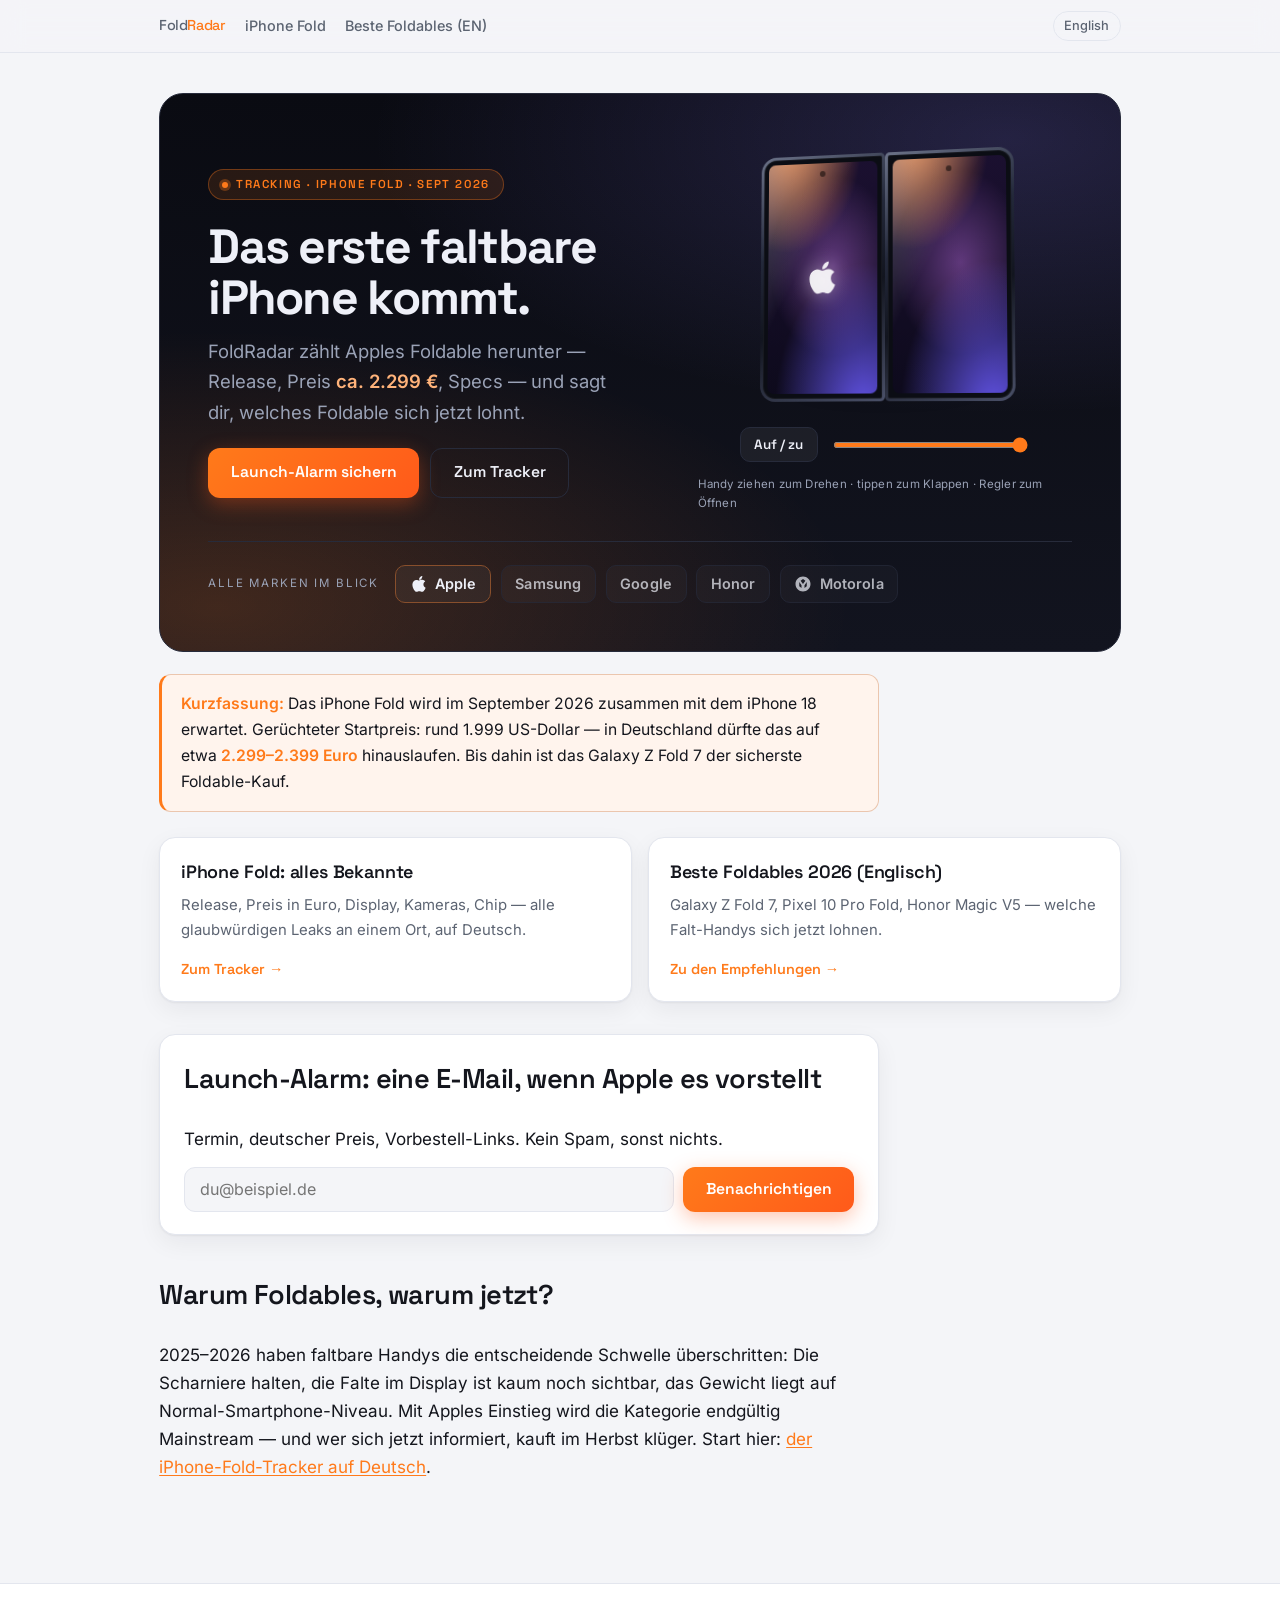
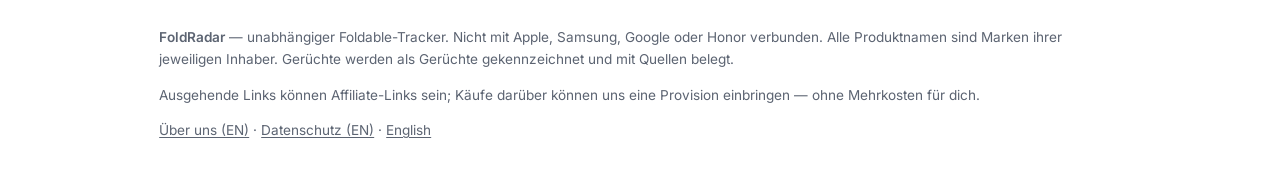
==== de/index.html @ 7dc46312 "Kill FOUC by inlining CSS; premium draggable fold with Apple logo, titanium frame, aurora screen - I" ====
<!doctype html>
<html lang="de">
<head>
<meta charset="utf-8">
<meta name="viewport" content="width=device-width, initial-scale=1">
<title>FoldRadar — Faltbare Handys & iPhone Fold Tracker (2026)</title>
<meta name="description" content="Alles über faltbare Handys 2026: iPhone Fold, Galaxy Z Fold 7, Pixel 10 Pro Fold und Honor Magic V5 — Release, Preise in Euro und Specs auf Deutsch.">
<link rel="canonical" href="https://foldradar.com/de">
<link rel="alternate" hreflang="en" href="https://foldradar.com/">
<link rel="alternate" hreflang="de" href="https://foldradar.com/de">
<link rel="alternate" hreflang="x-default" href="https://foldradar.com/">
<link rel="icon" href="/favicon.svg" type="image/svg+xml">
<link rel="preload" href="/fonts/Inter-400.woff2" as="font" type="font/woff2" crossorigin>
<link rel="preload" href="/fonts/SpaceGrotesk-700.woff2" as="font" type="font/woff2" crossorigin>
<style data-app-css>
/* ==========================================================================
   FoldRadar — visual system
   Signature: the fold seam. Two screens (warm amber + cool violet) meeting at
   a hinge. That duotone + seam motif runs through hero, animation and quiz.
   ========================================================================== */
/* Self-hosted fonts — no external requests, no FOUC, GDPR-clean */
@font-face {
  font-family: 'Inter';
  font-style: normal;
  font-weight: 400;
  font-display: swap;
  src: url('/fonts/Inter-400.woff2') format('woff2');
}
@font-face {
  font-family: 'Inter';
  font-style: normal;
  font-weight: 500;
  font-display: swap;
  src: url('/fonts/Inter-500.woff2') format('woff2');
}
@font-face {
  font-family: 'Inter';
  font-style: normal;
  font-weight: 600;
  font-display: swap;
  src: url('/fonts/Inter-600.woff2') format('woff2');
}
@font-face {
  font-family: 'Space Grotesk';
  font-style: normal;
  font-weight: 500;
  font-display: swap;
  src: url('/fonts/SpaceGrotesk-500.woff2') format('woff2');
}
@font-face {
  font-family: 'Space Grotesk';
  font-style: normal;
  font-weight: 600;
  font-display: swap;
  src: url('/fonts/SpaceGrotesk-600.woff2') format('woff2');
}
@font-face {
  font-family: 'Space Grotesk';
  font-style: normal;
  font-weight: 700;
  font-display: swap;
  src: url('/fonts/SpaceGrotesk-700.woff2') format('woff2');
}


:root {
  /* fold duotone */
  --amber: #ff7a1a;
  --amber-soft: #ffb37a;
  --violet: #8b7bff;
  --violet-deep: #6c5cff;

  /* light theme surfaces */
  --bg: #f4f5f8;
  --bg-soft: #ffffff;
  --card: #ffffff;
  --text: #14161d;
  --muted: #5c6472;
  --border: #e3e6ee;
  --shadow: 0 1px 2px rgba(16,18,26,.05), 0 8px 24px rgba(16,18,26,.06);

  /* fixed dark ink for hero/quiz bands (theme-independent) */
  --ink: #0a0b12;
  --ink-2: #12141f;
  --ink-3: #1b1e2c;
  --ink-line: #272b3b;
  --ink-text: #eef0f8;
  --ink-muted: #9aa2b6;

  --display: 'Space Grotesk', -apple-system, BlinkMacSystemFont, sans-serif;
  --body: 'Inter', -apple-system, BlinkMacSystemFont, 'Segoe UI', Roboto, sans-serif;
  --max: 1000px;
  --measure: 720px;
}
@media (prefers-color-scheme: dark) {
  :root {
    --bg: #0c0e15;
    --bg-soft: #14161f;
    --card: #161925;
    --text: #eceef4;
    --muted: #9aa2b4;
    --border: #262a38;
    --shadow: 0 1px 2px rgba(0,0,0,.4), 0 10px 30px rgba(0,0,0,.35);
  }
}

* { box-sizing: border-box; }
html { scroll-behavior: smooth; -webkit-text-size-adjust: 100%; }
body {
  margin: 0;
  font-family: var(--body);
  background: var(--bg);
  color: var(--text);
  line-height: 1.65;
  font-size: 17px;
  -webkit-font-smoothing: antialiased;
}
h1, h2, h3, .logo, .badge, .btn { font-family: var(--display); }

/* ---------- header ---------- */
header.site {
  position: sticky; top: 0; z-index: 40;
  background: color-mix(in srgb, var(--bg) 82%, transparent);
  backdrop-filter: saturate(160%) blur(12px);
  border-bottom: 1px solid var(--border);
}
.nav {
  max-width: var(--max); margin: 0 auto; padding: 0.7rem 1.2rem;
  display: flex; align-items: center; gap: 1.2rem; flex-wrap: wrap;
}
.logo { font-weight: 700; font-size: 1.2rem; text-decoration: none; color: var(--text); letter-spacing: -0.03em; }
.logo span { color: var(--amber); }
.nav a { color: var(--muted); text-decoration: none; font-size: 0.9rem; font-weight: 500; transition: color .15s; }
.nav a:hover { color: var(--text); }
.nav a.navquiz { color: var(--amber); }
.nav .lang { margin-left: auto; font-size: 0.8rem; border: 1px solid var(--border); padding: 0.2rem 0.65rem; border-radius: 999px; }

main { max-width: var(--max); margin: 0 auto; padding: 2rem 1.2rem 3rem; }
main > * { max-width: var(--measure); }
main > .grid, main > .hero, main > .quizband, main > table, main > .brandrail { max-width: 100%; }

h1 { font-size: clamp(2rem, 5vw, 3rem); line-height: 1.05; letter-spacing: -0.035em; margin: 0.6rem 0 0.5rem; font-weight: 700; }
h2 { font-size: clamp(1.35rem, 3vw, 1.7rem); letter-spacing: -0.02em; margin-top: 2.4rem; font-weight: 600; }
h3 { font-size: 1.12rem; margin-top: 1.6rem; font-weight: 600; letter-spacing: -0.01em; }
p { margin: 0.8rem 0; }
a { color: var(--amber); text-decoration-thickness: 1px; text-underline-offset: 2px; }
.updated { color: var(--muted); font-size: 0.85rem; font-family: var(--body); }
.lead { font-size: 1.15rem; color: var(--text); }

/* eyebrow */
.badge {
  display: inline-flex; align-items: center; gap: 0.5rem;
  font-size: 0.72rem; font-weight: 600; text-transform: uppercase; letter-spacing: 0.14em;
  color: var(--amber); background: color-mix(in srgb, var(--amber) 12%, transparent);
  border: 1px solid color-mix(in srgb, var(--amber) 35%, transparent);
  border-radius: 999px; padding: 0.3rem 0.8rem;
}
.badge::before { content: ""; width: 6px; height: 6px; border-radius: 50%; background: var(--amber); box-shadow: 0 0 0 3px color-mix(in srgb, var(--amber) 30%, transparent); }

/* ==========================================================================
   HERO — dark band, copy left, folding phone right, seam down the middle
   ========================================================================== */
.hero {
  position: relative; overflow: hidden;
  background:
    radial-gradient(120% 90% at 88% 8%, rgba(139,123,255,.20), transparent 55%),
    radial-gradient(120% 90% at 6% 92%, rgba(255,122,26,.20), transparent 55%),
    linear-gradient(180deg, var(--ink), var(--ink-2));
  color: var(--ink-text);
  border: 1px solid var(--ink-line);
  border-radius: 24px;
  margin: 0.5rem 0 1.4rem;
  padding: clamp(1.6rem, 4vw, 3rem);
}
.hero-grid { display: grid; grid-template-columns: 1.1fr 0.9fr; gap: 2rem; align-items: center; }
.hero h1 { color: var(--ink-text); }
.hero .lead { color: var(--ink-muted); max-width: 34ch; }
.hero .seamprice { color: var(--amber-soft); font-weight: 600; }
.hero-cta { display: flex; gap: 0.7rem; flex-wrap: wrap; margin-top: 1.3rem; }

.btn {
  display: inline-flex; align-items: center; gap: 0.5rem; justify-content: center;
  border: 0; cursor: pointer; text-decoration: none;
  font-family: var(--display); font-weight: 600; font-size: 0.98rem;
  padding: 0.7rem 1.4rem; border-radius: 12px;
  background: linear-gradient(135deg, var(--amber), #ff5a1a);
  color: #fff !important; box-shadow: 0 6px 20px rgba(255,90,26,.35);
  transition: transform .12s ease, box-shadow .12s ease;
}
.btn:hover { transform: translateY(-1px); box-shadow: 0 10px 26px rgba(255,90,26,.45); }
.btn.ghost {
  background: transparent; color: var(--ink-text) !important;
  border: 1px solid var(--ink-line); box-shadow: none;
}
.btn.ghost:hover { background: rgba(255,255,255,.06); border-color: #3a3f52; }

/* ---------- folding phone (interactive, book-style, ONE continuous screen) ----
   --fold lives on .foldstage: 0 = fully closed, 1 = fully open. JS drives it
   from the slider / toggle; CSS maps it to the hinge rotation + shadow.        */
.foldstage {
  --fold: 1;
  display: flex; flex-direction: column; align-items: center; gap: 1.1rem;
  min-height: 340px; position: relative;
}
.foldview {
  position: relative; width: 100%; min-height: 268px;
  display: flex; align-items: center; justify-content: center;
  perspective: 1600px; perspective-origin: 50% 42%;
  cursor: grab; touch-action: pan-y; user-select: none;
}
.foldview.grabbing { cursor: grabbing; }
.foldphone {
  position: relative; display: flex; transform-style: preserve-3d;
  transform: rotateX(var(--rotx, 6deg)) rotateY(var(--roty, -16deg));
  will-change: transform;
}
.leaf { flex: 0 0 auto; width: 132px; height: 250px; position: relative; transform-style: preserve-3d; }
/* titanium frame: gradient border via double background */
.leaf .face {
  position: absolute; inset: 0; border-radius: 10px;
  border: 3px solid transparent;
  background:
    linear-gradient(#0b0d14, #0b0d14) padding-box,
    linear-gradient(155deg, #6b7288 0%, #23283a 35%, #12151f 60%, #4a5068 100%) border-box;
  box-shadow: inset 0 0 0 1px rgba(255,255,255,.05);
  backface-visibility: hidden; overflow: hidden;
}
/* ONE wallpaper: identical aurora on both halves = a single continuous screen */
.leaf .screen {
  position: absolute; inset: 5px; border-radius: 7px; overflow: hidden;
  background:
    radial-gradient(130% 90% at 18% -8%, rgba(255,140,60,.85) 0%, transparent 52%),
    radial-gradient(140% 110% at 88% 108%, rgba(108,92,255,.9) 0%, transparent 58%),
    radial-gradient(90% 60% at 60% 45%, rgba(185,107,224,.45) 0%, transparent 65%),
    linear-gradient(178deg, #1b1030 0%, #0d0a1c 100%);
}
.leaf-left .face { border-radius: 16px 5px 5px 16px; }
.leaf-right { transform-origin: left center; transform: rotateY(calc((var(--fold) - 1) * 170deg)); transition: transform .32s cubic-bezier(.5,0,.2,1); }
.leaf-right .face-front { border-radius: 5px 16px 16px 5px; }
.leaf-right .face-back {
  position: absolute; inset: 0; border-radius: 5px 16px 16px 5px;
  transform: rotateY(180deg); backface-visibility: hidden;
  border: 3px solid transparent;
  background:
    linear-gradient(150deg, #232838, #10131d 55%, #1a1e2c) padding-box,
    linear-gradient(155deg, #6b7288 0%, #23283a 35%, #12151f 60%, #4a5068 100%) border-box;
  display: flex; align-items: center; justify-content: center;
}
.leaf-right .face-back::after { /* rear camera cluster */
  content: ""; position: absolute; top: 14px; right: 14px;
  width: 30px; height: 30px; border-radius: 9px;
  background: radial-gradient(circle at 32% 32%, #3a3f55, #12141c);
  box-shadow: inset 0 0 0 2px #2a2f42, 0 1px 4px rgba(0,0,0,.5);
}
/* Apple marks: etched on the back, glowing softly at the centre of the screen */
.applemark-back { width: 38px; height: 46px; fill: #aeb6c9; opacity: .85; filter: drop-shadow(0 1px 1px rgba(0,0,0,.6)); }
.applemark-screen {
  position: absolute; top: 50%; left: 50%; width: 30px; height: 37px;
  transform: translate(-50%, -50%); fill: rgba(255,255,255,.9);
  filter: drop-shadow(0 0 10px rgba(255,255,255,.45)); z-index: 1;
}
.leaf .screen::before { /* punch-hole camera */
  content: ""; position: absolute; top: 8px; left: 50%; transform: translateX(-50%);
  width: 6px; height: 6px; border-radius: 50%; background: rgba(0,0,0,.5); z-index: 2;
}
.leaf .screen::after { /* glass sheen */
  content: ""; position: absolute; inset: 0;
  background: linear-gradient(118deg, rgba(255,255,255,.30) 0%, transparent 38%);
  mix-blend-mode: screen;
}
.foldshadow {
  position: absolute; bottom: 6px; left: 50%; width: 200px; height: 24px;
  border-radius: 50%; background: radial-gradient(ellipse, rgba(0,0,0,.55), transparent 70%);
  filter: blur(7px); z-index: -1;
  transform: translateX(-50%) scaleX(calc(.55 + var(--fold) * .45));
  opacity: calc(.2 + var(--fold) * .2);
  transition: transform .32s cubic-bezier(.5,0,.2,1), opacity .32s ease;
}
/* while dragging the slider, kill the transition so the phone tracks the thumb 1:1 */
.foldstage.dragging .leaf-right, .foldstage.dragging .foldshadow { transition: none; }

/* controls */
.foldctrl { display: flex; align-items: center; gap: .8rem; width: 100%; max-width: 290px; }
.foldtoggle {
  font-family: var(--display); font-weight: 600; font-size: .84rem; white-space: nowrap;
  background: rgba(255,255,255,.06); color: var(--ink-text);
  border: 1px solid var(--ink-line); border-radius: 10px; padding: .48rem .85rem; cursor: pointer;
  transition: background .14s, border-color .14s;
}
.foldtoggle:hover { background: rgba(255,255,255,.12); border-color: #3a3f52; }
.foldrange { flex: 1; accent-color: var(--amber); cursor: pointer; height: 6px; }
.foldhint { font-size: .72rem; color: var(--ink-muted); margin: -.3rem 0 0; letter-spacing: .02em; }

/* ---------- brand rail ---------- */
.brandrail {
  display: flex; align-items: center; gap: 0.6rem; flex-wrap: wrap;
  margin-top: 1.8rem; padding-top: 1.4rem; border-top: 1px solid var(--ink-line);
}
.brandrail .rail-label {
  font-size: 0.72rem; text-transform: uppercase; letter-spacing: 0.16em;
  color: var(--ink-muted); margin-right: 0.4rem;
}
.brandchip {
  display: inline-flex; align-items: center; gap: 0.45rem;
  height: 38px; padding: 0 0.85rem; border-radius: 10px;
  background: rgba(255,255,255,.04); border: 1px solid var(--ink-line);
  color: var(--ink-text); font-weight: 600; font-size: 0.9rem; letter-spacing: 0.01em;
  opacity: .72; transition: opacity .15s, transform .15s, border-color .15s;
}
.brandchip:hover { opacity: 1; transform: translateY(-1px); border-color: #3a3f52; }
.brandchip svg { width: 18px; height: 18px; fill: currentColor; }
.brandchip.lead-apple { opacity: 1; border-color: color-mix(in srgb, var(--amber) 45%, var(--ink-line)); }

/* ==========================================================================
   QUIZ BAND — promoted, full width, duotone
   ========================================================================== */
.quizband {
  position: relative; overflow: hidden; margin: 1.6rem 0 0.5rem;
  border-radius: 20px; padding: clamp(1.4rem, 3vw, 2.2rem);
  background: linear-gradient(120deg, rgba(255,122,26,.14), rgba(139,123,255,.14)), var(--ink-2);
  border: 1px solid var(--ink-line); color: var(--ink-text);
  display: flex; align-items: center; justify-content: space-between; gap: 1.4rem; flex-wrap: wrap;
}
.quizband::before {
  content: ""; position: absolute; top: 0; bottom: 0; left: 50%; width: 200%;
  background: radial-gradient(60% 120% at 50% 0%, rgba(255,255,255,.06), transparent 60%);
  transform: translateX(-50%); pointer-events: none;
}
.quizband .qb-copy { position: relative; }
.quizband .qb-eyebrow { font-size: 0.72rem; text-transform: uppercase; letter-spacing: 0.16em; color: var(--amber-soft); font-weight: 600; }
.quizband h2 { margin: 0.3rem 0 0.2rem; color: var(--ink-text); }
.quizband p { margin: 0; color: var(--ink-muted); }
.quizband .btn { position: relative; flex-shrink: 0; }

/* ==========================================================================
   Cards
   ========================================================================== */
.grid { display: grid; grid-template-columns: repeat(auto-fit, minmax(250px, 1fr)); gap: 1rem; margin: 1.6rem 0; }
.card {
  background: var(--card); border: 1px solid var(--border); border-radius: 16px;
  padding: 1.2rem 1.3rem; box-shadow: var(--shadow);
  transition: transform .14s ease, border-color .14s ease;
}
.card:hover { transform: translateY(-2px); border-color: color-mix(in srgb, var(--amber) 40%, var(--border)); }
.card h3 { margin: 0 0 0.4rem; }
.card h3 a { color: var(--text); text-decoration: none; }
.card p { margin: 0.3rem 0 0.7rem; font-size: 0.93rem; color: var(--muted); }
.card a.more { font-size: 0.9rem; font-weight: 600; font-family: var(--display); text-decoration: none; }
.card.feature { background: linear-gradient(135deg, color-mix(in srgb, var(--amber) 8%, var(--card)), var(--card)); border-color: color-mix(in srgb, var(--amber) 35%, var(--border)); }

/* ==========================================================================
   Content elements
   ========================================================================== */
.tldr {
  background: color-mix(in srgb, var(--amber) 8%, var(--bg-soft));
  border: 1px solid color-mix(in srgb, var(--amber) 30%, var(--border));
  border-left: 3px solid var(--amber);
  border-radius: 12px; padding: 1rem 1.2rem; margin: 1.3rem 0; font-size: 0.98rem;
}
.tldr strong { color: var(--amber); }

table { border-collapse: collapse; width: 100%; margin: 1.3rem 0; font-size: 0.94rem; display: block; overflow-x: auto; border-radius: 12px; }
th, td { border: 1px solid var(--border); padding: 0.6rem 0.85rem; text-align: left; vertical-align: top; }
th { background: var(--bg-soft); font-family: var(--display); font-weight: 600; }
tr:nth-child(even) td { background: color-mix(in srgb, var(--bg-soft) 60%, transparent); }

.buy {
  display: flex; align-items: center; gap: 0.6rem; flex-wrap: wrap;
  font-size: 0.92rem; margin: 0.6rem 0 0.2rem;
}
.buylink {
  display: inline-flex; align-items: center; gap: 0.5rem;
  background: color-mix(in srgb, var(--amber) 12%, transparent);
  border: 1px solid color-mix(in srgb, var(--amber) 40%, var(--border));
  color: var(--amber); font-weight: 600; text-decoration: none;
  padding: 0.4rem 0.9rem; border-radius: 10px; font-size: 0.9rem;
  transition: background .14s;
}
.buylink:hover { background: color-mix(in srgb, var(--amber) 20%, transparent); }
.brandtag { display: inline-flex; align-items: center; gap: 0.4rem; font-weight: 600; color: var(--muted); font-size: 0.85rem; }
.brandtag svg { width: 15px; height: 15px; fill: currentColor; }

/* product photo figures — drop-in slots for licensed Amazon images */
.device-photo {
  margin: 1rem 0; border: 1px solid var(--border); border-radius: 14px;
  overflow: hidden; background: var(--bg-soft);
}
.device-photo img {
  display: block; width: 100%; height: auto; aspect-ratio: 3 / 2;
  object-fit: contain; background: #fff;
}
.device-photo figcaption {
  font-size: 0.76rem; color: var(--muted); padding: 0.5rem 0.8rem;
  border-top: 1px solid var(--border);
}
.device-photo.hero-photo { max-width: 320px; margin-inline: auto; }

.notify {
  background: var(--bg-soft); border: 1px solid var(--border); border-radius: 16px;
  padding: 1.4rem 1.5rem; margin: 2rem 0; box-shadow: var(--shadow);
}
.notify h2 { margin-top: 0; }
.notify form { display: flex; gap: 0.6rem; flex-wrap: wrap; margin-top: 0.9rem; }
.notify input[type="email"] {
  flex: 1 1 220px; padding: 0.7rem 0.95rem; border-radius: 11px; border: 1px solid var(--border);
  background: var(--bg); color: var(--text); font-size: 1rem; font-family: var(--body);
}
.notify input[type="email"]:focus { outline: 2px solid var(--amber); outline-offset: 1px; border-color: var(--amber); }

.faq details { border-bottom: 1px solid var(--border); padding: 0.7rem 0; }
.faq summary { font-weight: 600; cursor: pointer; font-family: var(--display); }
.faq summary:focus-visible { outline: 2px solid var(--amber); outline-offset: 3px; border-radius: 4px; }
.faq p { color: var(--muted); font-size: 0.95rem; }

.disclosure { font-size: 0.8rem; color: var(--muted); border-top: 1px dashed var(--border); margin-top: 2.4rem; padding-top: 0.9rem; }

/* homepage news strip */
.newsstrip {
  border: 1px solid var(--border); border-radius: 16px; background: var(--bg-soft);
  padding: 1rem 1.3rem; margin: 1.4rem 0; box-shadow: var(--shadow);
}
.newsstrip .ns-head { display: flex; align-items: baseline; gap: 0.8rem; flex-wrap: wrap; }
.newsstrip .ns-eyebrow {
  font-family: var(--display); font-size: 0.72rem; font-weight: 700;
  text-transform: uppercase; letter-spacing: 0.14em; color: var(--amber); margin: 0;
}
.newsstrip .ns-all { margin-left: auto; font-size: 0.85rem; font-weight: 600; text-decoration: none; }
.newsstrip ul { list-style: none; margin: 0.5rem 0 0; padding: 0; }
.newsstrip li { padding: 0.45rem 0; border-bottom: 1px solid var(--border); line-height: 1.4; }
.newsstrip li:last-child { border-bottom: 0; }
.newsstrip a.ns-item { color: var(--text); text-decoration: none; font-weight: 500; font-size: 0.95rem; }
.newsstrip a.ns-item:hover { color: var(--amber); }
.newsstrip .feedmeta { font-size: 0.76rem; color: var(--muted); margin-left: 0.5rem; }

/* news feed */
.feedlist { list-style: none; padding: 0; margin: 1rem 0; }
.feedlist li { padding: 0.65rem 0; border-bottom: 1px solid var(--border); line-height: 1.45; }
.feedlist a { color: var(--text); text-decoration: none; font-weight: 500; }
.feedlist a:hover { color: var(--amber); }
.feedlist .feedmeta { display: block; font-size: 0.78rem; color: var(--muted); margin-top: 0.15rem; }
.crumbs { font-size: 0.82rem; color: var(--muted); margin-top: 0.4rem; }
.crumbs a { color: var(--muted); }

footer.site { border-top: 1px solid var(--border); margin-top: 2.6rem; background: var(--bg-soft); }
footer.site .inner { max-width: var(--max); margin: 0 auto; padding: 1.8rem 1.2rem; font-size: 0.85rem; color: var(--muted); }
footer.site a { color: var(--muted); }

/* ==========================================================================
   Quiz page
   ========================================================================== */
.quiz fieldset { border: 1px solid var(--border); border-radius: 14px; padding: 1rem 1.2rem; margin: 1.1rem 0; background: var(--bg-soft); }
.quiz legend { font-weight: 600; padding: 0 0.4rem; font-family: var(--display); }
.quiz label {
  display: block; padding: 0.6rem 0.85rem; border: 1px solid var(--border);
  border-radius: 11px; margin: 0.45rem 0; cursor: pointer; font-size: 0.97rem; transition: border-color .12s, background .12s;
}
.quiz label:hover { border-color: var(--amber); background: color-mix(in srgb, var(--amber) 6%, transparent); }
.quiz label:has(input:checked) { border-color: var(--amber); background: color-mix(in srgb, var(--amber) 10%, transparent); }
.quiz input[type="radio"] { accent-color: var(--amber); margin-right: 0.55rem; }
.quiz .result {
  display: none; border: 1px solid color-mix(in srgb, var(--amber) 40%, var(--border));
  border-radius: 16px; padding: 1.4rem 1.5rem; margin-top: 1.6rem;
  background: linear-gradient(135deg, color-mix(in srgb, var(--amber) 10%, var(--bg-soft)), color-mix(in srgb, var(--violet) 8%, var(--bg-soft)));
  box-shadow: var(--shadow);
}
.quiz .result h2 { margin-top: 0; }
.quiz .error { color: var(--amber); font-weight: 600; display: none; }

/* ==========================================================================
   Motion / accessibility
   ========================================================================== */
:focus-visible { outline: 2px solid var(--amber); outline-offset: 2px; }
@media (prefers-reduced-motion: reduce) {
  .leaf-right, .foldshadow { transition: none; }
  html { scroll-behavior: auto; }
}

/* ==========================================================================
   Responsive
   ========================================================================== */
@media (max-width: 720px) {
  .hero-grid { grid-template-columns: 1fr; }
  .foldstage { min-height: 300px; order: -1; }
  .quizband { flex-direction: column; align-items: flex-start; }
  .quizband .btn { width: 100%; }
}

</style>
<meta property="og:type" content="website">
<meta property="og:title" content="FoldRadar — Faltbare Handys & iPhone Fold Tracker">
<meta property="og:description" content="Das kommende iPhone Fold und jedes Foldable, das sich 2026 lohnt. Release, Preise, Specs — auf Deutsch.">
<meta property="og:url" content="https://foldradar.com/de">
<script type="application/ld+json">
{
  "@context": "https://schema.org",
  "@type": "WebSite",
  "name": "FoldRadar (Deutsch)",
  "url": "https://foldradar.com/de",
  "inLanguage": "de",
  "publisher": { "@id": "https://foldradar.com/#org" }
}
</script>
<script defer src="/_vercel/insights/script.js"></script>
</head>
<body>
<header class="site">
  <nav class="nav">
    <a class="logo" href="/de">Fold<span>Radar</span></a>
    <a href="/de/iphone-fold">iPhone Fold</a>
    <a href="/best-foldable-phones">Beste Foldables (EN)</a>
    <a class="lang" href="/" lang="en">English</a>
  </nav>
</header>
<main>
  <section class="hero">
    <div class="hero-grid">
      <div class="hero-copy">
        <p class="badge">Tracking · iPhone Fold · Sept 2026</p>
        <h1>Das erste faltbare iPhone kommt.</h1>
        <p class="lead">FoldRadar zählt Apples Foldable herunter — Release, Preis <span class="seamprice">ca. 2.299 €</span>, Specs — und sagt dir, welches Foldable sich jetzt lohnt.</p>
        <div class="hero-cta">
          <a class="btn" href="#launch-alert">Launch-Alarm sichern</a>
          <a class="btn ghost" href="/de/iphone-fold">Zum Tracker</a>
        </div>
      </div>
      <div class="foldstage" data-fold role="group" aria-label="Interaktives Foldable — mit dem Regler auf- und zuklappen">
        <div class="foldview">
          <div class="foldphone">
            <div class="leaf leaf-left"><div class="face"><div class="screen"><svg class="applemark-screen" viewBox="0 0 384 512" aria-hidden="true"><path d="M318.7 268c-.2-36.7 16.4-64.4 50-84.8-18.8-26.9-47.2-41.7-84.7-44.6-35.5-2.8-74.3 20.7-88.5 20.7-15 0-49.4-19.7-76.4-19.7C63.3 141.2 4 184.8 4 273.5q0 39.3 14.4 81.2c12.8 36.7 59 126.7 107.2 125.2 25.2-.6 43-17.9 75.8-17.9 31.8 0 48.3 17.9 76.4 17.9 48.6-.7 90.4-82.5 102.6-119.3-65.2-30.7-61.7-90-61.7-92.6zm-56.6-164.2c27.3-32.4 24.8-61.9 24-72.5-24.1 1.4-52 16.4-67.9 34.9-17.5 19.8-27.8 44.3-25.6 71.9 26.1 2 49.9-11.4 69.5-34.3z"/></svg></div></div></div>
            <div class="leaf leaf-right">
              <div class="face face-front"><div class="screen"></div></div>
              <div class="face-back"><svg class="applemark-back" viewBox="0 0 384 512" aria-hidden="true"><path d="M318.7 268c-.2-36.7 16.4-64.4 50-84.8-18.8-26.9-47.2-41.7-84.7-44.6-35.5-2.8-74.3 20.7-88.5 20.7-15 0-49.4-19.7-76.4-19.7C63.3 141.2 4 184.8 4 273.5q0 39.3 14.4 81.2c12.8 36.7 59 126.7 107.2 125.2 25.2-.6 43-17.9 75.8-17.9 31.8 0 48.3 17.9 76.4 17.9 48.6-.7 90.4-82.5 102.6-119.3-65.2-30.7-61.7-90-61.7-92.6zm-56.6-164.2c27.3-32.4 24.8-61.9 24-72.5-24.1 1.4-52 16.4-67.9 34.9-17.5 19.8-27.8 44.3-25.6 71.9 26.1 2 49.9-11.4 69.5-34.3z"/></svg></div>
            </div>
          </div>
          <div class="foldshadow"></div>
        </div>
        <div class="foldctrl">
          <button type="button" class="foldtoggle" aria-label="Handy auf- oder zuklappen">Auf / zu</button>
          <input type="range" class="foldrange" min="0" max="100" value="100" aria-label="Handy öffnen oder schließen">
        </div>
        <p class="foldhint">Handy ziehen zum Drehen · tippen zum Klappen · Regler zum Öffnen</p>
      </div>
    </div>
    <div class="brandrail">
      <span class="rail-label">Alle Marken im Blick</span>
      <span class="brandchip lead-apple"><svg viewBox="0 0 384 512" aria-hidden="true"><path d="M318.7 268c-.2-36.7 16.4-64.4 50-84.8-18.8-26.9-47.2-41.7-84.7-44.6-35.5-2.8-74.3 20.7-88.5 20.7-15 0-49.4-19.7-76.4-19.7C63.3 141.2 4 184.8 4 273.5q0 39.3 14.4 81.2c12.8 36.7 59 126.7 107.2 125.2 25.2-.6 43-17.9 75.8-17.9 31.8 0 48.3 17.9 76.4 17.9 48.6-.7 90.4-82.5 102.6-119.3-65.2-30.7-61.7-90-61.7-92.6zm-56.6-164.2c27.3-32.4 24.8-61.9 24-72.5-24.1 1.4-52 16.4-67.9 34.9-17.5 19.8-27.8 44.3-25.6 71.9 26.1 2 49.9-11.4 69.5-34.3z"/></svg>Apple</span>
      <span class="brandchip">Samsung</span>
      <span class="brandchip">Google</span>
      <span class="brandchip">Honor</span>
      <span class="brandchip"><svg viewBox="0 0 24 24" aria-hidden="true"><path d="M12 2C6.48 2 2 6.48 2 12s4.48 10 10 10 10-4.48 10-10S17.52 2 12 2zm0 3.2l3.2 2.4L12 12 8.8 7.6 12 5.2zM7 9.2l3 4.3v3.9l-3-2.3V9.2zm10 0v5.9l-3 2.3v-3.9l3-4.3z"/></svg>Motorola</span>
    </div>
  </section>

  <div class="tldr">
    <strong>Kurzfassung:</strong> Das iPhone Fold wird im September 2026 zusammen mit dem iPhone 18 erwartet. Gerüchteter Startpreis: rund 1.999 US-Dollar — in Deutschland dürfte das auf etwa <strong>2.299–2.399 Euro</strong> hinauslaufen. Bis dahin ist das Galaxy Z Fold 7 der sicherste Foldable-Kauf.
  </div>

  <div class="grid">
    <div class="card">
      <h3><a href="/de/iphone-fold">iPhone Fold: alles Bekannte</a></h3>
      <p>Release, Preis in Euro, Display, Kameras, Chip — alle glaubwürdigen Leaks an einem Ort, auf Deutsch.</p>
      <a class="more" href="/de/iphone-fold">Zum Tracker →</a>
    </div>
    <div class="card">
      <h3><a href="/best-foldable-phones">Beste Foldables 2026 (Englisch)</a></h3>
      <p>Galaxy Z Fold 7, Pixel 10 Pro Fold, Honor Magic V5 — welche Falt-Handys sich jetzt lohnen.</p>
      <a class="more" href="/best-foldable-phones">Zu den Empfehlungen →</a>
    </div>
  </div>

  <div class="notify" id="launch-alert">
    <h2>Launch-Alarm: eine E-Mail, wenn Apple es vorstellt</h2>
    <p>Termin, deutscher Preis, Vorbestell-Links. Kein Spam, sonst nichts.</p>
    <form action="https://formsubmit.co/itzike25@gmail.com" method="POST">
      <input type="hidden" name="_subject" value="FoldRadar DE launch-alert signup">
      <input type="hidden" name="_next" value="https://foldradar.com/thanks">
      <input type="hidden" name="_captcha" value="false">
      <input type="email" name="email" required placeholder="du@beispiel.de" aria-label="E-Mail-Adresse">
      <button class="btn" type="submit">Benachrichtigen</button>
    </form>
  </div>

  <h2>Warum Foldables, warum jetzt?</h2>
  <p>2025–2026 haben faltbare Handys die entscheidende Schwelle überschritten: Die Scharniere halten, die Falte im Display ist kaum noch sichtbar, das Gewicht liegt auf Normal-Smartphone-Niveau. Mit Apples Einstieg wird die Kategorie endgültig Mainstream — und wer sich jetzt informiert, kauft im Herbst klüger. Start hier: <a href="/de/iphone-fold">der iPhone-Fold-Tracker auf Deutsch</a>.</p>
</main>
<footer class="site">
  <div class="inner">
    <p><strong>FoldRadar</strong> — unabhängiger Foldable-Tracker. Nicht mit Apple, Samsung, Google oder Honor verbunden. Alle Produktnamen sind Marken ihrer jeweiligen Inhaber. Gerüchte werden als Gerüchte gekennzeichnet und mit Quellen belegt.</p>
    <p>Ausgehende Links können Affiliate-Links sein; Käufe darüber können uns eine Provision einbringen — ohne Mehrkosten für dich.</p>
    <p><a href="/about">Über uns (EN)</a> · <a href="/privacy">Datenschutz (EN)</a> · <a href="/" lang="en">English</a></p>
  </div>
</footer>
<script defer src="/fold.js"></script>
</body>
</html>
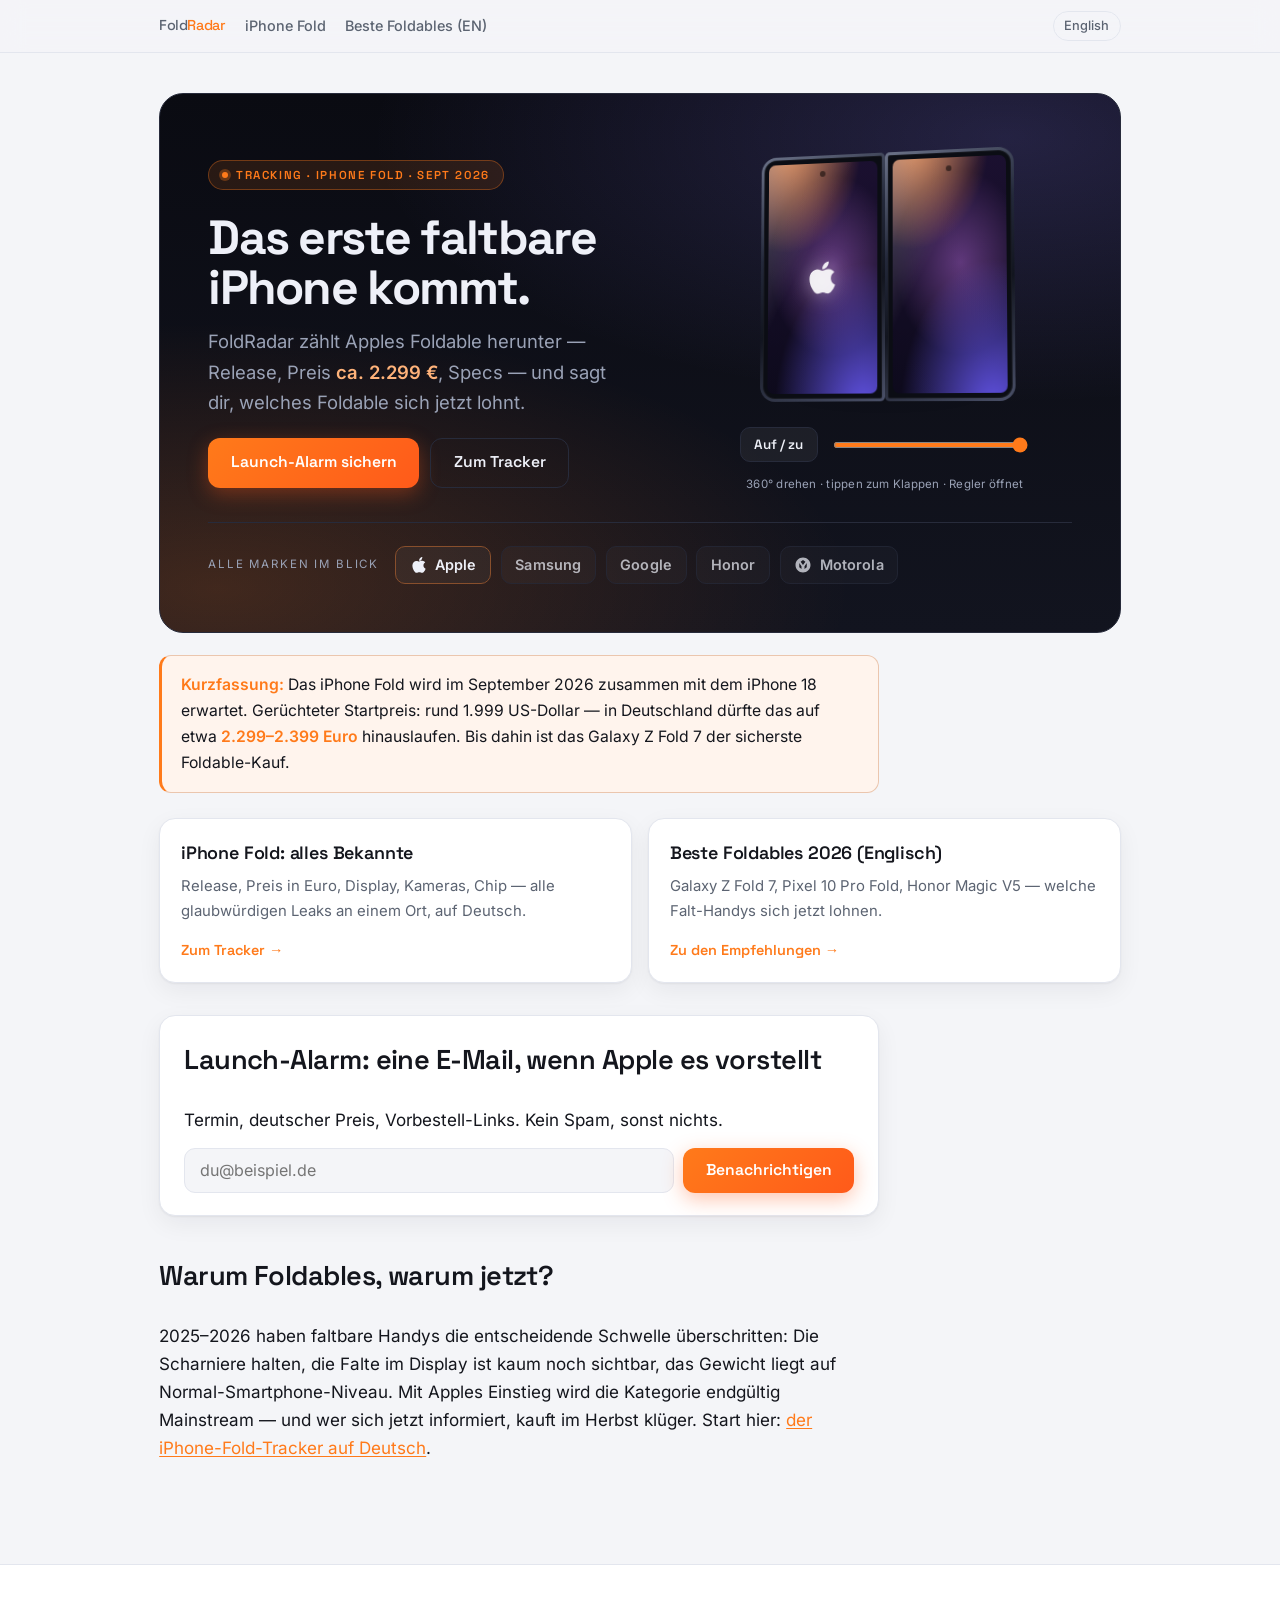
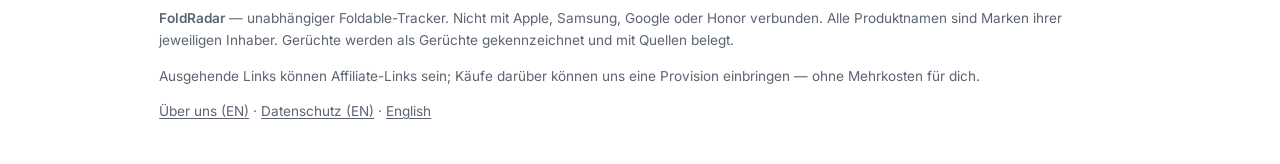
==== commit 044d04f2: "Hero fold: free 360 drag with flick momentum + rear panel on left half" ====
--- a/de/index.html
+++ b/de/index.html
@@ -237,23 +237,45 @@
 .leaf-left .face { border-radius: 16px 5px 5px 16px; }
 .leaf-right { transform-origin: left center; transform: rotateY(calc((var(--fold) - 1) * 170deg)); transition: transform .32s cubic-bezier(.5,0,.2,1); }
 .leaf-right .face-front { border-radius: 5px 16px 16px 5px; }
+/* outer face = a COVER DISPLAY, so a closed phone shows a screen (not a bare back) */
 .leaf-right .face-back {
   position: absolute; inset: 0; border-radius: 5px 16px 16px 5px;
   transform: rotateY(180deg); backface-visibility: hidden;
   border: 3px solid transparent;
   background:
+    linear-gradient(#0b0d14, #0b0d14) padding-box,
+    linear-gradient(155deg, #6b7288 0%, #23283a 35%, #12151f 60%, #4a5068 100%) border-box;
+  display: flex; align-items: center; justify-content: center; overflow: hidden;
+}
+.leaf-right .face-back::before { /* the cover screen wallpaper */
+  content: ""; position: absolute; inset: 5px; border-radius: 7px;
+  background:
+    radial-gradient(120% 90% at 20% -10%, rgba(255,140,60,.5) 0%, transparent 52%),
+    radial-gradient(140% 110% at 85% 110%, rgba(108,92,255,.6) 0%, transparent 58%),
+    linear-gradient(178deg, #150d28 0%, #0a0816 100%);
+}
+.leaf-right .face-back::after { /* cover-screen punch-hole camera */
+  content: ""; position: absolute; top: 11px; left: 50%; transform: translateX(-50%);
+  width: 6px; height: 6px; border-radius: 50%; background: rgba(0,0,0,.55); z-index: 2;
+}
+/* Apple marks: glowing on the inner screen AND on the cover screen */
+.applemark-back { position: relative; z-index: 1; width: 30px; height: 37px; fill: rgba(255,255,255,.92); filter: drop-shadow(0 0 9px rgba(255,255,255,.4)); }
+
+/* left half gets a titanium rear panel so the device looks solid when spun 360° */
+.leaf-left .face-back {
+  position: absolute; inset: 0; border-radius: 16px 5px 5px 16px;
+  transform: rotateY(180deg); backface-visibility: hidden;
+  border: 3px solid transparent;
+  background:
     linear-gradient(150deg, #232838, #10131d 55%, #1a1e2c) padding-box,
     linear-gradient(155deg, #6b7288 0%, #23283a 35%, #12151f 60%, #4a5068 100%) border-box;
-  display: flex; align-items: center; justify-content: center;
-}
-.leaf-right .face-back::after { /* rear camera cluster */
-  content: ""; position: absolute; top: 14px; right: 14px;
+}
+.leaf-left .face-back::after { /* rear camera cluster */
+  content: ""; position: absolute; top: 14px; left: 14px;
   width: 30px; height: 30px; border-radius: 9px;
   background: radial-gradient(circle at 32% 32%, #3a3f55, #12141c);
   box-shadow: inset 0 0 0 2px #2a2f42, 0 1px 4px rgba(0,0,0,.5);
 }
-/* Apple marks: etched on the back, glowing softly at the centre of the screen */
-.applemark-back { width: 38px; height: 46px; fill: #aeb6c9; opacity: .85; filter: drop-shadow(0 1px 1px rgba(0,0,0,.6)); }
 .applemark-screen {
   position: absolute; top: 50%; left: 50%; width: 30px; height: 37px;
   transform: translate(-50%, -50%); fill: rgba(255,255,255,.9);
@@ -438,6 +460,19 @@
 .feedlist a { color: var(--text); text-decoration: none; font-weight: 500; }
 .feedlist a:hover { color: var(--amber); }
 .feedlist .feedmeta { display: block; font-size: 0.78rem; color: var(--muted); margin-top: 0.15rem; }
+
+/* news digest — original summaries, credited, each with a CTA */
+.digest { list-style: none; padding: 0; margin: 1.4rem 0; }
+.digest-item { padding: 1rem 0; border-bottom: 1px solid var(--border); }
+.digest-item:first-child { padding-top: 0; }
+.digest-text { margin: 0 0 0.5rem; font-size: 1.05rem; line-height: 1.5; color: var(--text); }
+.digest-meta { margin: 0; display: flex; gap: 0.9rem; flex-wrap: wrap; align-items: center; font-size: 0.86rem; }
+.digest-meta .via {
+  color: var(--muted); font-weight: 600;
+  padding: 0.1rem 0.55rem; border: 1px solid var(--border); border-radius: 999px;
+}
+.digest-cta { font-family: var(--display); font-weight: 600; color: var(--amber); text-decoration: none; }
+.digest-cta:hover { text-decoration: underline; }
 .crumbs { font-size: 0.82rem; color: var(--muted); margin-top: 0.4rem; }
 .crumbs a { color: var(--muted); }
 
@@ -448,10 +483,16 @@
 /* ==========================================================================
    Quiz page
    ========================================================================== */
-.quiz fieldset { border: 1px solid var(--border); border-radius: 14px; padding: 1rem 1.2rem; margin: 1.1rem 0; background: var(--bg-soft); }
-.quiz legend { font-weight: 600; padding: 0 0.4rem; font-family: var(--display); }
+.quiz fieldset {
+  border: 1px solid var(--border); border-radius: 14px;
+  padding: 1rem 1.2rem; margin: 1.1rem 0; background: var(--bg-soft);
+  min-inline-size: 0;   /* let the box shrink on mobile — no horizontal overflow */
+}
+.quiz fieldset::after { content: ""; display: block; clear: both; }
+/* float the legend so the question sits INSIDE the box, not on its top border */
+.quiz legend { float: left; width: 100%; margin: 0 0 0.7rem; padding: 0; font-weight: 600; font-family: var(--display); }
 .quiz label {
-  display: block; padding: 0.6rem 0.85rem; border: 1px solid var(--border);
+  display: block; clear: both; padding: 0.6rem 0.85rem; border: 1px solid var(--border);
   border-radius: 11px; margin: 0.45rem 0; cursor: pointer; font-size: 0.97rem; transition: border-color .12s, background .12s;
 }
 .quiz label:hover { border-color: var(--amber); background: color-mix(in srgb, var(--amber) 6%, transparent); }
@@ -526,7 +567,7 @@
       <div class="foldstage" data-fold role="group" aria-label="Interaktives Foldable — mit dem Regler auf- und zuklappen">
         <div class="foldview">
           <div class="foldphone">
-            <div class="leaf leaf-left"><div class="face"><div class="screen"><svg class="applemark-screen" viewBox="0 0 384 512" aria-hidden="true"><path d="M318.7 268c-.2-36.7 16.4-64.4 50-84.8-18.8-26.9-47.2-41.7-84.7-44.6-35.5-2.8-74.3 20.7-88.5 20.7-15 0-49.4-19.7-76.4-19.7C63.3 141.2 4 184.8 4 273.5q0 39.3 14.4 81.2c12.8 36.7 59 126.7 107.2 125.2 25.2-.6 43-17.9 75.8-17.9 31.8 0 48.3 17.9 76.4 17.9 48.6-.7 90.4-82.5 102.6-119.3-65.2-30.7-61.7-90-61.7-92.6zm-56.6-164.2c27.3-32.4 24.8-61.9 24-72.5-24.1 1.4-52 16.4-67.9 34.9-17.5 19.8-27.8 44.3-25.6 71.9 26.1 2 49.9-11.4 69.5-34.3z"/></svg></div></div></div>
+            <div class="leaf leaf-left"><div class="face"><div class="screen"><svg class="applemark-screen" viewBox="0 0 384 512" aria-hidden="true"><path d="M318.7 268c-.2-36.7 16.4-64.4 50-84.8-18.8-26.9-47.2-41.7-84.7-44.6-35.5-2.8-74.3 20.7-88.5 20.7-15 0-49.4-19.7-76.4-19.7C63.3 141.2 4 184.8 4 273.5q0 39.3 14.4 81.2c12.8 36.7 59 126.7 107.2 125.2 25.2-.6 43-17.9 75.8-17.9 31.8 0 48.3 17.9 76.4 17.9 48.6-.7 90.4-82.5 102.6-119.3-65.2-30.7-61.7-90-61.7-92.6zm-56.6-164.2c27.3-32.4 24.8-61.9 24-72.5-24.1 1.4-52 16.4-67.9 34.9-17.5 19.8-27.8 44.3-25.6 71.9 26.1 2 49.9-11.4 69.5-34.3z"/></svg></div></div><div class="face-back"></div></div>
             <div class="leaf leaf-right">
               <div class="face face-front"><div class="screen"></div></div>
               <div class="face-back"><svg class="applemark-back" viewBox="0 0 384 512" aria-hidden="true"><path d="M318.7 268c-.2-36.7 16.4-64.4 50-84.8-18.8-26.9-47.2-41.7-84.7-44.6-35.5-2.8-74.3 20.7-88.5 20.7-15 0-49.4-19.7-76.4-19.7C63.3 141.2 4 184.8 4 273.5q0 39.3 14.4 81.2c12.8 36.7 59 126.7 107.2 125.2 25.2-.6 43-17.9 75.8-17.9 31.8 0 48.3 17.9 76.4 17.9 48.6-.7 90.4-82.5 102.6-119.3-65.2-30.7-61.7-90-61.7-92.6zm-56.6-164.2c27.3-32.4 24.8-61.9 24-72.5-24.1 1.4-52 16.4-67.9 34.9-17.5 19.8-27.8 44.3-25.6 71.9 26.1 2 49.9-11.4 69.5-34.3z"/></svg></div>
@@ -538,7 +579,7 @@
           <button type="button" class="foldtoggle" aria-label="Handy auf- oder zuklappen">Auf / zu</button>
           <input type="range" class="foldrange" min="0" max="100" value="100" aria-label="Handy öffnen oder schließen">
         </div>
-        <p class="foldhint">Handy ziehen zum Drehen · tippen zum Klappen · Regler zum Öffnen</p>
+        <p class="foldhint">360° drehen · tippen zum Klappen · Regler öffnet</p>
       </div>
     </div>
     <div class="brandrail">
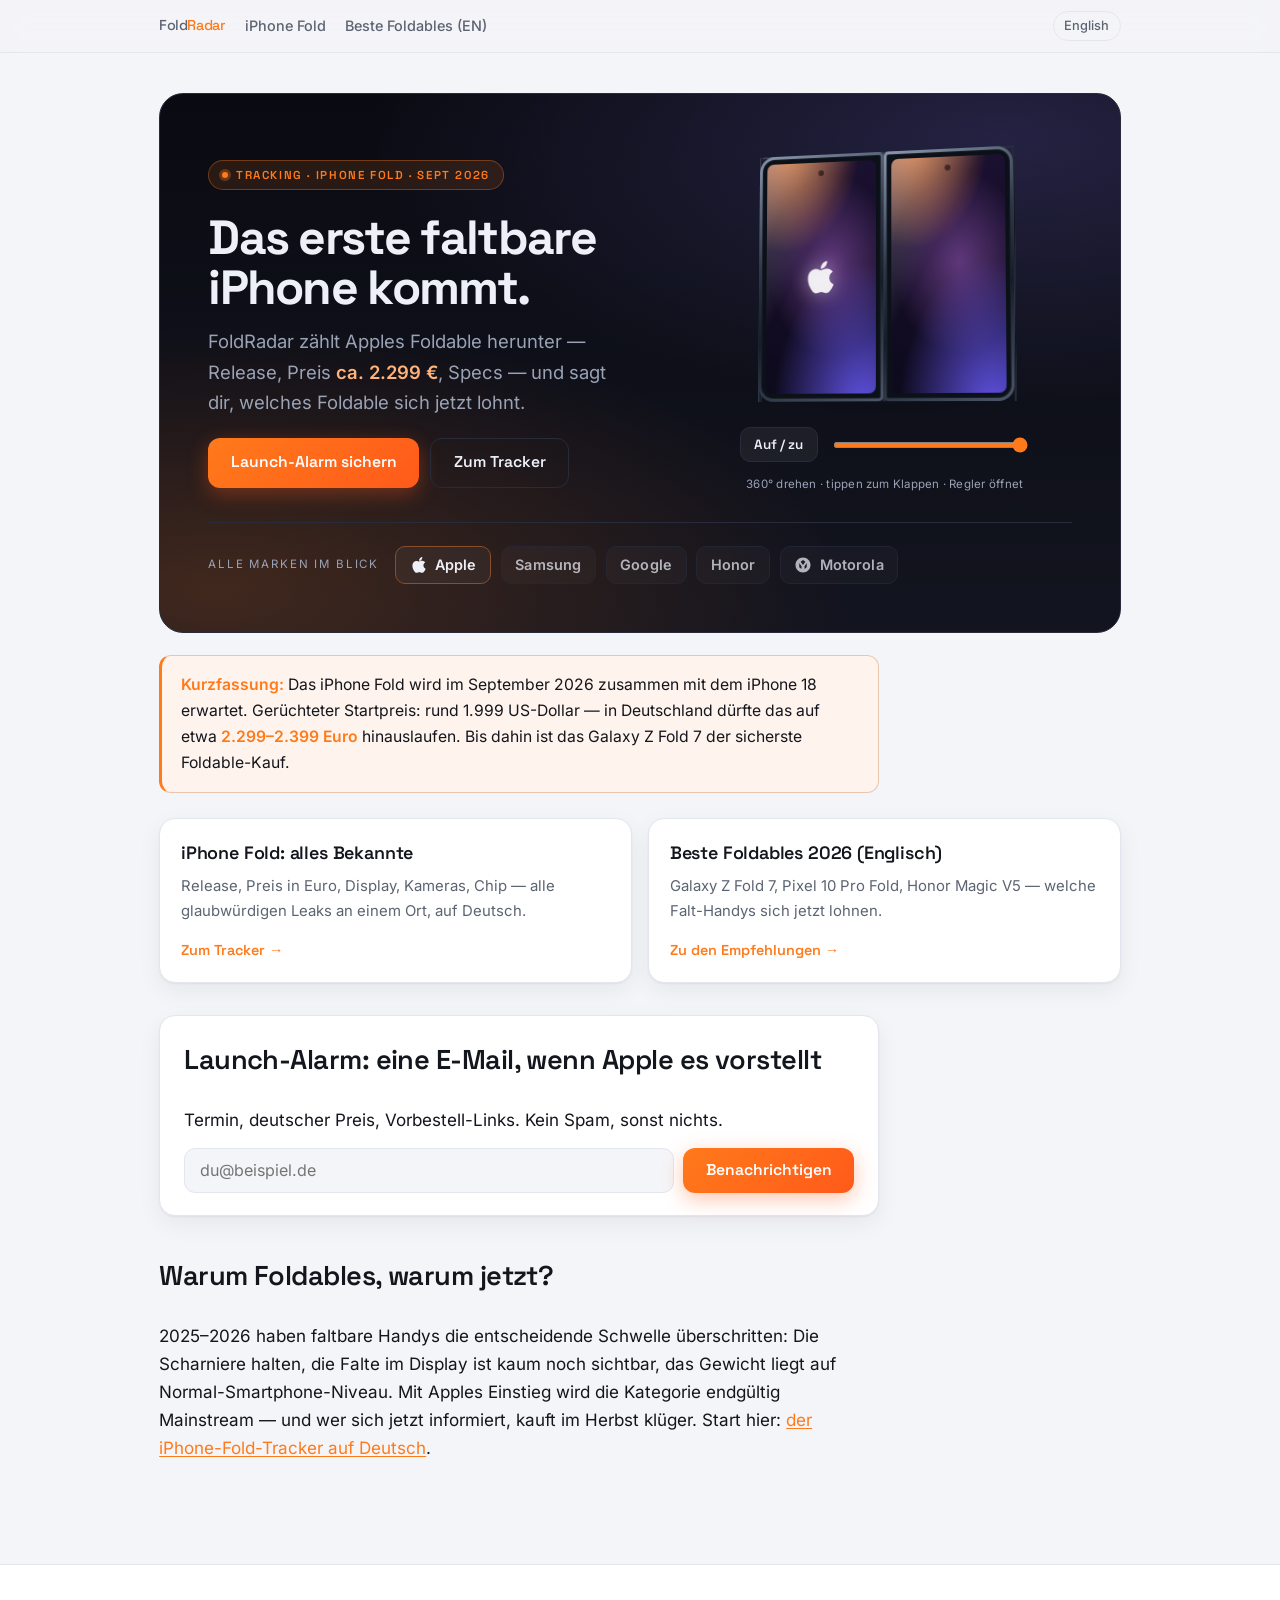
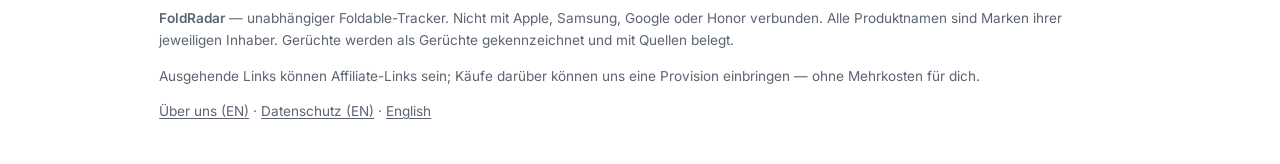
==== commit 4146d39d: "Fold: slate-blue leaked-design look, two-lens camera pill, real edge thickness (4 side walls)" ====
--- a/de/index.html
+++ b/de/index.html
@@ -214,16 +214,17 @@
   transform: rotateX(var(--rotx, 6deg)) rotateY(var(--roty, -16deg));
   will-change: transform;
 }
-.leaf { flex: 0 0 auto; width: 132px; height: 250px; position: relative; transform-style: preserve-3d; }
-/* titanium frame: gradient border via double background */
+.leaf { --t: 10px; flex: 0 0 auto; width: 132px; height: 250px; position: relative; transform-style: preserve-3d; }
+/* slate-blue titanium frame (matches the leaked concept), pushed forward for thickness */
 .leaf .face {
   position: absolute; inset: 0; border-radius: 10px;
   border: 3px solid transparent;
   background:
-    linear-gradient(#0b0d14, #0b0d14) padding-box,
-    linear-gradient(155deg, #6b7288 0%, #23283a 35%, #12151f 60%, #4a5068 100%) border-box;
+    linear-gradient(#0c1119, #0c1119) padding-box,
+    linear-gradient(155deg, #8a97ad 0%, #2d3748 38%, #161d29 62%, #4c576b 100%) border-box;
   box-shadow: inset 0 0 0 1px rgba(255,255,255,.05);
   backface-visibility: hidden; overflow: hidden;
+  transform: translateZ(calc(var(--t) / 2));
 }
 /* ONE wallpaper: identical aurora on both halves = a single continuous screen */
 .leaf .screen {
@@ -237,44 +238,61 @@
 .leaf-left .face { border-radius: 16px 5px 5px 16px; }
 .leaf-right { transform-origin: left center; transform: rotateY(calc((var(--fold) - 1) * 170deg)); transition: transform .32s cubic-bezier(.5,0,.2,1); }
 .leaf-right .face-front { border-radius: 5px 16px 16px 5px; }
-/* outer face = a COVER DISPLAY, so a closed phone shows a screen (not a bare back) */
+
+/* --- device thickness: four side walls per leaf form a real slab when spun --- */
+.leaf .ed { position: absolute; background: linear-gradient(90deg, #3c4658, #12161f 55%, #2a3140); }
+.leaf .ed.t { top: 0; left: 0; width: 100%; height: var(--t); transform: translateY(calc(var(--t) / -2)) rotateX(90deg); }
+.leaf .ed.b { bottom: 0; left: 0; width: 100%; height: var(--t); background: linear-gradient(90deg, #2a3140, #090c12 55%, #222834); transform: translateY(calc(var(--t) / 2)) rotateX(90deg); }
+.leaf .ed.l { top: 0; left: 0; width: var(--t); height: 100%; transform: translateX(calc(var(--t) / -2)) rotateY(90deg); }
+.leaf .ed.r { top: 0; right: 0; width: var(--t); height: 100%; transform: translateX(calc(var(--t) / 2)) rotateY(90deg); }
+
+/* RIGHT outer face = dark slate cover panel (screen-off look) */
 .leaf-right .face-back {
   position: absolute; inset: 0; border-radius: 5px 16px 16px 5px;
-  transform: rotateY(180deg); backface-visibility: hidden;
+  transform: rotateY(180deg) translateZ(calc(var(--t) / 2)); backface-visibility: hidden;
   border: 3px solid transparent;
   background:
-    linear-gradient(#0b0d14, #0b0d14) padding-box,
-    linear-gradient(155deg, #6b7288 0%, #23283a 35%, #12151f 60%, #4a5068 100%) border-box;
-  display: flex; align-items: center; justify-content: center; overflow: hidden;
-}
-.leaf-right .face-back::before { /* the cover screen wallpaper */
+    linear-gradient(150deg, #1b2430, #0a0e15 60%, #161d28) padding-box,
+    linear-gradient(155deg, #8a97ad 0%, #2d3748 38%, #161d29 62%, #4c576b 100%) border-box;
+  overflow: hidden;
+}
+.leaf-right .face-back::before { /* dark glass panel */
   content: ""; position: absolute; inset: 5px; border-radius: 7px;
   background:
-    radial-gradient(120% 90% at 20% -10%, rgba(255,140,60,.5) 0%, transparent 52%),
-    radial-gradient(140% 110% at 85% 110%, rgba(108,92,255,.6) 0%, transparent 58%),
-    linear-gradient(178deg, #150d28 0%, #0a0816 100%);
-}
-.leaf-right .face-back::after { /* cover-screen punch-hole camera */
+    radial-gradient(120% 90% at 25% -10%, rgba(120,150,200,.16) 0%, transparent 55%),
+    linear-gradient(160deg, #1a232f 0%, #0a0e15 100%);
+}
+.leaf-right .face-back::after { /* front-camera dot */
   content: ""; position: absolute; top: 11px; left: 50%; transform: translateX(-50%);
-  width: 6px; height: 6px; border-radius: 50%; background: rgba(0,0,0,.55); z-index: 2;
-}
-/* Apple marks: glowing on the inner screen AND on the cover screen */
-.applemark-back { position: relative; z-index: 1; width: 30px; height: 37px; fill: rgba(255,255,255,.92); filter: drop-shadow(0 0 9px rgba(255,255,255,.4)); }
-
-/* left half gets a titanium rear panel so the device looks solid when spun 360° */
+  width: 6px; height: 6px; border-radius: 50%; background: rgba(0,0,0,.6); z-index: 2;
+}
+
+/* LEFT outer face = slate rear with the two-lens camera pill + Apple logo (per the leak) */
 .leaf-left .face-back {
   position: absolute; inset: 0; border-radius: 16px 5px 5px 16px;
-  transform: rotateY(180deg); backface-visibility: hidden;
+  transform: rotateY(180deg) translateZ(calc(var(--t) / 2)); backface-visibility: hidden;
   border: 3px solid transparent;
   background:
-    linear-gradient(150deg, #232838, #10131d 55%, #1a1e2c) padding-box,
-    linear-gradient(155deg, #6b7288 0%, #23283a 35%, #12151f 60%, #4a5068 100%) border-box;
-}
-.leaf-left .face-back::after { /* rear camera cluster */
-  content: ""; position: absolute; top: 14px; left: 14px;
-  width: 30px; height: 30px; border-radius: 9px;
-  background: radial-gradient(circle at 32% 32%, #3a3f55, #12141c);
-  box-shadow: inset 0 0 0 2px #2a2f42, 0 1px 4px rgba(0,0,0,.5);
+    linear-gradient(150deg, #2d3748, #151b26 55%, #26303f) padding-box,
+    linear-gradient(155deg, #8a97ad 0%, #2d3748 38%, #161d29 62%, #4c576b 100%) border-box;
+  display: flex; align-items: center; justify-content: center; overflow: hidden;
+}
+.leaf-left .face-back .cam { /* horizontal two-lens camera pill, top corner */
+  position: absolute; top: 12px; left: 12px;
+  display: flex; align-items: center; gap: 5px; padding: 0 7px;
+  width: 52px; height: 25px; border-radius: 13px;
+  background: linear-gradient(155deg, #212a38, #0b0f16);
+  box-shadow: inset 0 0 0 1px rgba(255,255,255,.06), 0 1px 4px rgba(0,0,0,.55);
+}
+.leaf-left .face-back .cam i {
+  width: 14px; height: 14px; border-radius: 50%;
+  background: radial-gradient(circle at 34% 30%, #6b7488, #0a0d14 68%);
+  box-shadow: inset 0 0 0 1.5px #2b3242;
+}
+/* Apple logo on the slate back — un-mirror it (it sits inside a rotateY(180) face) */
+.applemark-back {
+  position: relative; z-index: 1; width: 30px; height: 37px; transform: scaleX(-1);
+  fill: rgba(233,238,246,.9); filter: drop-shadow(0 1px 2px rgba(0,0,0,.5));
 }
 .applemark-screen {
   position: absolute; top: 50%; left: 50%; width: 30px; height: 37px;
@@ -567,10 +585,10 @@
       <div class="foldstage" data-fold role="group" aria-label="Interaktives Foldable — mit dem Regler auf- und zuklappen">
         <div class="foldview">
           <div class="foldphone">
-            <div class="leaf leaf-left"><div class="face"><div class="screen"><svg class="applemark-screen" viewBox="0 0 384 512" aria-hidden="true"><path d="M318.7 268c-.2-36.7 16.4-64.4 50-84.8-18.8-26.9-47.2-41.7-84.7-44.6-35.5-2.8-74.3 20.7-88.5 20.7-15 0-49.4-19.7-76.4-19.7C63.3 141.2 4 184.8 4 273.5q0 39.3 14.4 81.2c12.8 36.7 59 126.7 107.2 125.2 25.2-.6 43-17.9 75.8-17.9 31.8 0 48.3 17.9 76.4 17.9 48.6-.7 90.4-82.5 102.6-119.3-65.2-30.7-61.7-90-61.7-92.6zm-56.6-164.2c27.3-32.4 24.8-61.9 24-72.5-24.1 1.4-52 16.4-67.9 34.9-17.5 19.8-27.8 44.3-25.6 71.9 26.1 2 49.9-11.4 69.5-34.3z"/></svg></div></div><div class="face-back"></div></div>
+            <div class="leaf leaf-left"><div class="face"><div class="screen"><svg class="applemark-screen" viewBox="0 0 384 512" aria-hidden="true"><path d="M318.7 268c-.2-36.7 16.4-64.4 50-84.8-18.8-26.9-47.2-41.7-84.7-44.6-35.5-2.8-74.3 20.7-88.5 20.7-15 0-49.4-19.7-76.4-19.7C63.3 141.2 4 184.8 4 273.5q0 39.3 14.4 81.2c12.8 36.7 59 126.7 107.2 125.2 25.2-.6 43-17.9 75.8-17.9 31.8 0 48.3 17.9 76.4 17.9 48.6-.7 90.4-82.5 102.6-119.3-65.2-30.7-61.7-90-61.7-92.6zm-56.6-164.2c27.3-32.4 24.8-61.9 24-72.5-24.1 1.4-52 16.4-67.9 34.9-17.5 19.8-27.8 44.3-25.6 71.9 26.1 2 49.9-11.4 69.5-34.3z"/></svg></div></div><div class="face-back"><span class="cam"><i></i><i></i></span><svg class="applemark-back" viewBox="0 0 384 512" aria-hidden="true"><path d="M318.7 268c-.2-36.7 16.4-64.4 50-84.8-18.8-26.9-47.2-41.7-84.7-44.6-35.5-2.8-74.3 20.7-88.5 20.7-15 0-49.4-19.7-76.4-19.7C63.3 141.2 4 184.8 4 273.5q0 39.3 14.4 81.2c12.8 36.7 59 126.7 107.2 125.2 25.2-.6 43-17.9 75.8-17.9 31.8 0 48.3 17.9 76.4 17.9 48.6-.7 90.4-82.5 102.6-119.3-65.2-30.7-61.7-90-61.7-92.6zm-56.6-164.2c27.3-32.4 24.8-61.9 24-72.5-24.1 1.4-52 16.4-67.9 34.9-17.5 19.8-27.8 44.3-25.6 71.9 26.1 2 49.9-11.4 69.5-34.3z"/></svg></div><i class="ed t"></i><i class="ed b"></i><i class="ed l"></i><i class="ed r"></i></div>
             <div class="leaf leaf-right">
               <div class="face face-front"><div class="screen"></div></div>
-              <div class="face-back"><svg class="applemark-back" viewBox="0 0 384 512" aria-hidden="true"><path d="M318.7 268c-.2-36.7 16.4-64.4 50-84.8-18.8-26.9-47.2-41.7-84.7-44.6-35.5-2.8-74.3 20.7-88.5 20.7-15 0-49.4-19.7-76.4-19.7C63.3 141.2 4 184.8 4 273.5q0 39.3 14.4 81.2c12.8 36.7 59 126.7 107.2 125.2 25.2-.6 43-17.9 75.8-17.9 31.8 0 48.3 17.9 76.4 17.9 48.6-.7 90.4-82.5 102.6-119.3-65.2-30.7-61.7-90-61.7-92.6zm-56.6-164.2c27.3-32.4 24.8-61.9 24-72.5-24.1 1.4-52 16.4-67.9 34.9-17.5 19.8-27.8 44.3-25.6 71.9 26.1 2 49.9-11.4 69.5-34.3z"/></svg></div>
+              <div class="face-back"></div><i class="ed t"></i><i class="ed b"></i><i class="ed l"></i><i class="ed r"></i>
             </div>
           </div>
           <div class="foldshadow"></div>
